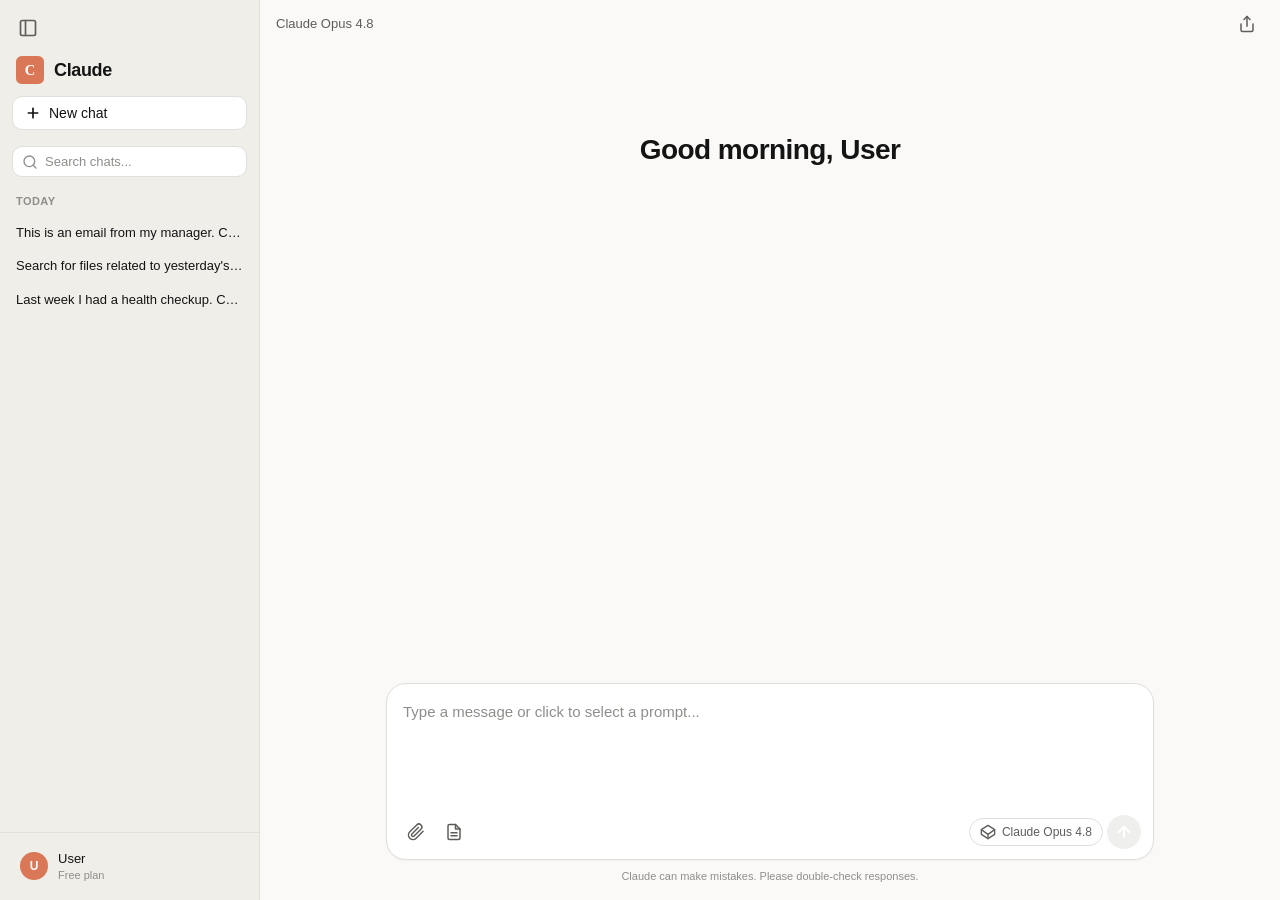
==== control/index.html @ 9f3ea4f7 "Add files via upload" ====
<!DOCTYPE html>
<html lang="en">
<head>
  <meta charset="UTF-8">
  <meta name="viewport" content="width=device-width, initial-scale=1.0">
  <title>Claude</title>
  <link rel="stylesheet" href="css/style.css">
  <link rel="icon" href="data:image/svg+xml,<svg xmlns='http://www.w3.org/2000/svg' viewBox='0 0 100 100'><rect width='100' height='100' rx='20' fill='%23d97757'/><text x='50' y='68' text-anchor='middle' fill='white' font-size='52' font-family='serif'>C</text></svg>">
</head>
<body>
  <div class="app" id="app">
    <!-- ===== Sidebar ===== -->
    <aside class="sidebar" id="sidebar">
      <div class="sidebar-header">
        <button class="sidebar-toggle" id="sidebarToggle" aria-label="Toggle sidebar">
          <svg width="20" height="20" viewBox="0 0 24 24" fill="none" stroke="currentColor" stroke-width="2" stroke-linecap="round" stroke-linejoin="round">
            <rect x="3" y="3" width="18" height="18" rx="2" ry="2"/>
            <line x1="9" y1="3" x2="9" y2="21"/>
          </svg>
        </button>
        <div class="logo">
          <svg class="logo-icon" width="28" height="28" viewBox="0 0 100 100" fill="none">
            <rect width="100" height="100" rx="20" fill="#d97757"/>
            <text x="50" y="68" text-anchor="middle" fill="white" font-size="52" font-family="serif" font-weight="600">C</text>
          </svg>
          <span class="logo-text">Claude</span>
        </div>
        <button class="new-chat-btn" id="newChatBtn">
          <svg width="16" height="16" viewBox="0 0 24 24" fill="none" stroke="currentColor" stroke-width="2.5" stroke-linecap="round">
            <line x1="12" y1="5" x2="12" y2="19"/>
            <line x1="5" y1="12" x2="19" y2="12"/>
          </svg>
          <span>New chat</span>
        </button>
      </div>

      <div class="sidebar-search" id="sidebarSearch">
        <svg class="search-icon" width="16" height="16" viewBox="0 0 24 24" fill="none" stroke="currentColor" stroke-width="2" stroke-linecap="round" stroke-linejoin="round">
          <circle cx="11" cy="11" r="8"/>
          <line x1="21" y1="21" x2="16.65" y2="16.65"/>
        </svg>
        <input type="text" placeholder="Search chats..." readonly>
      </div>

      <div class="sidebar-history" id="sidebarHistory">
        <div class="history-section">
          <div class="history-label">Today</div>
          <div id="todayHistoryItems"></div>
        </div>
      </div>

      <div class="sidebar-footer">
        <div class="user-profile" id="userProfile">
          <div class="user-avatar">U</div>
          <div class="user-info">
            <span class="user-name">User</span>
            <span class="user-plan">Free plan</span>
          </div>
        </div>
      </div>
    </aside>

    <!-- ===== Main Content ===== -->
    <main class="main">
      <!-- Top bar -->
      <div class="top-bar" id="topBar">
        <button class="mobile-sidebar-toggle" id="mobileSidebarToggle" aria-label="Open sidebar">
          <svg width="20" height="20" viewBox="0 0 24 24" fill="none" stroke="currentColor" stroke-width="2" stroke-linecap="round" stroke-linejoin="round">
            <rect x="3" y="3" width="18" height="18" rx="2" ry="2"/>
            <line x1="9" y1="3" x2="9" y2="21"/>
          </svg>
        </button>
        <div class="top-bar-model">
          <span class="model-badge">Claude Opus 4.8</span>
        </div>
        <div class="top-bar-actions">
          <button class="top-bar-btn" id="shareBtn" aria-label="Share">
            <svg width="18" height="18" viewBox="0 0 24 24" fill="none" stroke="currentColor" stroke-width="2" stroke-linecap="round" stroke-linejoin="round">
              <path d="M4 12v8a2 2 0 0 0 2 2h12a2 2 0 0 0 2-2v-8"/>
              <polyline points="16 6 12 2 8 6"/>
              <line x1="12" y1="2" x2="12" y2="15"/>
            </svg>
          </button>
        </div>
      </div>

      <!-- Chat messages area -->
      <div class="chat-messages" id="chatMessages">
        <!-- Greeting (empty state) -->
        <div class="greeting" id="greeting">
          <h1 class="greeting-title" id="greetingTitle">Good afternoon, User</h1>
        </div>

      </div>

      <!-- Input area -->
      <div class="input-area" id="inputArea">
        <!-- Prompt selector (appears when input is clicked) -->
        <div class="prompt-selector" id="promptSelector">
          <div class="prompt-selector-header">
            <svg width="16" height="16" viewBox="0 0 24 24" fill="none" stroke="currentColor" stroke-width="2" stroke-linecap="round" stroke-linejoin="round">
              <polyline points="4 17 10 11 4 5"/>
              <line x1="12" y1="19" x2="20" y2="19"/>
            </svg>
            <span>Select a prompt to begin</span>
          </div>
          <div class="prompt-cards">
            <div class="prompt-card" data-prompt="A">
              <div class="prompt-card-badge">Prompt A</div>
              <p class="prompt-card-text">This is an email from my professor. Check my calendar for availability to meet with him, and create an event if possible...</p>
            </div>
            <div class="prompt-card" data-prompt="B">
              <div class="prompt-card-badge">Prompt B</div>
              <p class="prompt-card-text">Search for files related to yesterday\'s medical records in my medical folder, then read them and tell me about my condition and how to take the medication.</p>
            </div>
            <div class="prompt-card" data-prompt="C">
              <div class="prompt-card-badge">Prompt C</div>
              <p class="prompt-card-text">Last week I had a health checkup. Can you look at my calendar to find the exact date and details of that appointment, then search my medical folder for any files saved around that time and read them to tell me what the diagnosis was and what medications I need to take.</p>
            </div>
          </div>
        </div>

        <!-- MCP category selector (appears after prompt selection) -->
        <div class="mcp-selector" id="mcpSelector">
          <div class="mcp-selector-header">
            <svg width="16" height="16" viewBox="0 0 24 24" fill="none" stroke="currentColor" stroke-width="2" stroke-linecap="round" stroke-linejoin="round">
              <rect x="2" y="3" width="20" height="14" rx="2" ry="2"/>
              <line x1="8" y1="21" x2="16" y2="21"/>
              <line x1="12" y1="17" x2="12" y2="21"/>
            </svg>
            <span>Choose MCP category</span>
          </div>
          <div class="mcp-options">
            <button class="mcp-option" data-mcp="anthropic">
              <div class="mcp-option-icon">
                <svg width="20" height="20" viewBox="0 0 100 100" fill="none">
                  <rect width="100" height="100" rx="20" fill="#d97757"/>
                  <text x="50" y="68" text-anchor="middle" fill="white" font-size="50" font-family="serif">A</text>
                </svg>
              </div>
              <div class="mcp-option-content">
                <span class="mcp-option-title">Anthropic owned</span>
                <span class="mcp-option-desc">Official MCP tools by Anthropic</span>
              </div>
              <div class="mcp-option-check">
                <svg width="20" height="20" viewBox="0 0 24 24" fill="none" stroke="currentColor" stroke-width="2.5" stroke-linecap="round" stroke-linejoin="round">
                  <polyline points="20 6 9 17 4 12"/>
                </svg>
              </div>
            </button>
            <button class="mcp-option" data-mcp="third-party">
              <div class="mcp-option-icon mcp-third-party-icon">
                <svg width="20" height="20" viewBox="0 0 24 24" fill="none" stroke="currentColor" stroke-width="2" stroke-linecap="round" stroke-linejoin="round">
                  <circle cx="12" cy="12" r="3"/>
                  <path d="M19.4 15a1.65 1.65 0 0 0 .33 1.82l.06.06a2 2 0 0 1-2.83 2.83l-.06-.06a1.65 1.65 0 0 0-1.82-.33 1.65 1.65 0 0 0-1 1.51V21a2 2 0 0 1-4 0v-.09A1.65 1.65 0 0 0 9 19.4a1.65 1.65 0 0 0-1.82.33l-.06.06a2 2 0 0 1-2.83-2.83l.06-.06A1.65 1.65 0 0 0 4.68 15a1.65 1.65 0 0 0-1.51-1H3a2 2 0 0 1 0-4h.09A1.65 1.65 0 0 0 4.6 9a1.65 1.65 0 0 0-.33-1.82l-.06-.06a2 2 0 0 1 2.83-2.83l.06.06A1.65 1.65 0 0 0 9 4.68a1.65 1.65 0 0 0 1-1.51V3a2 2 0 0 1 4 0v.09a1.65 1.65 0 0 0 1 1.51 1.65 1.65 0 0 0 1.82-.33l.06-.06a2 2 0 0 1 2.83 2.83l-.06.06A1.65 1.65 0 0 0 19.4 9a1.65 1.65 0 0 0 1.51 1H21a2 2 0 0 1 0 4h-.09a1.65 1.65 0 0 0-1.51 1z"/>
                </svg>
              </div>
              <div class="mcp-option-content">
                <span class="mcp-option-title">Third party</span>
                <span class="mcp-option-desc">Community & external MCP tools</span>
              </div>
              <div class="mcp-option-check">
                <svg width="20" height="20" viewBox="0 0 24 24" fill="none" stroke="currentColor" stroke-width="2.5" stroke-linecap="round" stroke-linejoin="round">
                  <polyline points="20 6 9 17 4 12"/>
                </svg>
              </div>
            </button>
          </div>
        </div>

        <!-- Input container -->
        <div class="input-container" id="inputContainer">
          <div class="input-box">
            <div class="input-top">
              <!-- Textarea (read-only, triggers prompt selector) -->
              <textarea
                id="chatInput"
                class="chat-input"
                placeholder="Type a message or click to select a prompt..."
                rows="4"
                readonly
              ></textarea>
            </div>
            <div class="input-bottom">
              <div class="input-bottom-left">
                <!-- Attach button (visual only) -->
                <button class="input-action-btn" id="attachBtn" aria-label="Attach files">
                  <svg width="18" height="18" viewBox="0 0 24 24" fill="none" stroke="currentColor" stroke-width="2" stroke-linecap="round" stroke-linejoin="round">
                    <path d="M21.44 11.05l-9.19 9.19a6 6 0 0 1-8.49-8.49l9.19-9.19a4 4 0 0 1 5.66 5.66l-9.2 9.19a2 2 0 0 1-2.83-2.83l8.49-8.48"/>
                  </svg>
                </button>
                <!-- Context button (visual only) -->
                <button class="input-action-btn" id="contextBtn" aria-label="Add context">
                  <svg width="18" height="18" viewBox="0 0 24 24" fill="none" stroke="currentColor" stroke-width="2" stroke-linecap="round" stroke-linejoin="round">
                    <path d="M14 2H6a2 2 0 0 0-2 2v16a2 2 0 0 0 2 2h12a2 2 0 0 0 2-2V8z"/>
                    <polyline points="14 2 14 8 20 8"/>
                    <line x1="16" y1="13" x2="8" y2="13"/>
                    <line x1="16" y1="17" x2="8" y2="17"/>
                  </svg>
                </button>
              </div>
              <div class="input-bottom-right">
                <!-- Model selector (visual only) -->
                <button class="model-selector-btn" id="modelSelectorBtn">
                  <svg width="16" height="16" viewBox="0 0 24 24" fill="none" stroke="currentColor" stroke-width="2" stroke-linecap="round" stroke-linejoin="round">
                    <polygon points="12 2 22 8.5 22 15.5 12 22 2 15.5 2 8.5 12 2"/>
                    <line x1="12" y1="22" x2="12" y2="15.5"/>
                    <polyline points="22 8.5 12 15.5 2 8.5"/>
                  </svg>
                  <span>Claude Opus 4.8</span>
                </button>
                <!-- Send button -->
                <button class="send-btn" id="sendBtn" disabled aria-label="Send message">
                  <svg width="18" height="18" viewBox="0 0 24 24" fill="none" stroke="currentColor" stroke-width="2.5" stroke-linecap="round" stroke-linejoin="round">
                    <line x1="12" y1="19" x2="12" y2="5"/>
                    <polyline points="5 12 12 5 19 12"/>
                  </svg>
                </button>
              </div>
            </div>
          </div>
          <p class="input-disclaimer">Claude can make mistakes. Please double-check responses.</p>
        </div>
      </div>

      <!-- Overlay for prompt selector (closes when clicking outside) -->
      <div class="overlay" id="overlay"></div>
    </main>
  </div>

  <script src="js/main.js"></script>
</body>
</html>
---- control/css/style.css ----
/* ============================================
   Claude Web Interface — Styles
   ============================================ */

/* --- CSS Variables --- */
:root {
  --bg-primary: #faf9f7;
  --bg-sidebar: #f0eee8;
  --bg-sidebar-hover: #e6e3dc;
  --bg-sidebar-active: #e0ddd5;
  --bg-input: #ffffff;
  --bg-card: #ffffff;
  --bg-card-hover: #f7f5f2;
  --bg-overlay: rgba(0, 0, 0, 0.3);
  --bg-badge: #f5f3ef;
  --bg-mcp-selected: #fef8f5;

  --border-light: #e0dfdc;
  --border-medium: #d1cfca;
  --border-accent: #d97757;

  --text-primary: #141414;
  --text-secondary: #5e5d5a;
  --text-tertiary: #8f8e8a;
  --text-inverse: #ffffff;

  --accent: #d97757;
  --accent-hover: #c45a3d;
  --accent-light: #fef5f2;
  --accent-subtle: #fdf0eb;

  --green: #2d7d46;
  --green-bg: #edf7ef;
  --red: #d32f2f;
  --red-bg: #fef0f0;

  --sidebar-width: 260px;
  --sidebar-collapsed-width: 0px;
  --input-max-width: 768px;
  --topbar-height: 48px;

  --radius-sm: 6px;
  --radius-md: 10px;
  --radius-lg: 16px;
  --radius-xl: 20px;
  --radius-full: 9999px;

  --shadow-sm: 0 1px 2px rgba(0, 0, 0, 0.04);
  --shadow-md: 0 2px 8px rgba(0, 0, 0, 0.08);
  --shadow-lg: 0 4px 16px rgba(0, 0, 0, 0.12);
  --shadow-xl: 0 8px 32px rgba(0, 0, 0, 0.16);

  --transition-fast: 0.15s ease;
  --transition-normal: 0.25s ease;
  --transition-slow: 0.35s cubic-bezier(0.4, 0, 0.2, 1);

  --font-sans: -apple-system, BlinkMacSystemFont, "Segoe UI", Roboto, "Helvetica Neue", Arial, sans-serif;
}

/* --- Reset --- */
*, *::before, *::after {
  margin: 0;
  padding: 0;
  box-sizing: border-box;
}

html, body {
  height: 100%;
  overflow: hidden;
}

body {
  font-family: var(--font-sans);
  font-size: 15px;
  line-height: 1.5;
  color: var(--text-primary);
  background: var(--bg-primary);
  -webkit-font-smoothing: antialiased;
  -moz-osx-font-smoothing: grayscale;
}

button {
  font-family: inherit;
  font-size: inherit;
  border: none;
  background: none;
  cursor: pointer;
  color: inherit;
}

input, textarea {
  font-family: inherit;
  font-size: inherit;
  color: inherit;
  border: none;
  outline: none;
  background: none;
}

/* --- App Layout --- */
.app {
  display: flex;
  height: 100vh;
  width: 100vw;
  overflow: hidden;
}

/* --- Sidebar --- */
.sidebar {
  width: var(--sidebar-width);
  min-width: var(--sidebar-width);
  height: 100%;
  background: var(--bg-sidebar);
  border-right: 1px solid var(--border-light);
  display: flex;
  flex-direction: column;
  transition: width var(--transition-slow), min-width var(--transition-slow);
  overflow: hidden;
  z-index: 100;
}

.sidebar.collapsed {
  width: 0;
  min-width: 0;
  border-right: none;
}

.sidebar-header {
  padding: 12px 12px 8px;
  display: flex;
  flex-direction: column;
  gap: 8px;
}

.sidebar-toggle {
  display: flex;
  align-items: center;
  justify-content: center;
  width: 32px;
  height: 32px;
  border-radius: var(--radius-sm);
  color: var(--text-secondary);
  transition: background var(--transition-fast), color var(--transition-fast);
}

.sidebar-toggle:hover {
  background: var(--bg-sidebar-hover);
  color: var(--text-primary);
}

.logo {
  display: flex;
  align-items: center;
  gap: 10px;
  padding: 4px 4px;
}

.logo-icon {
  flex-shrink: 0;
}

.logo-text {
  font-size: 18px;
  font-weight: 600;
  color: var(--text-primary);
  letter-spacing: -0.02em;
}

.new-chat-btn {
  display: flex;
  align-items: center;
  gap: 8px;
  width: 100%;
  padding: 8px 12px;
  border-radius: var(--radius-md);
  font-size: 14px;
  font-weight: 500;
  color: var(--text-primary);
  background: var(--bg-card);
  border: 1px solid var(--border-light);
  transition: background var(--transition-fast), border-color var(--transition-fast), box-shadow var(--transition-fast);
}

.new-chat-btn:hover {
  background: var(--bg-card-hover);
  border-color: var(--border-medium);
  box-shadow: var(--shadow-sm);
}

/* --- Sidebar Search --- */
.sidebar-search {
  padding: 8px 12px;
  position: relative;
}

.search-icon {
  position: absolute;
  left: 22px;
  top: 50%;
  transform: translateY(-50%);
  color: var(--text-tertiary);
  pointer-events: none;
}

.sidebar-search input {
  width: 100%;
  padding: 7px 12px 7px 32px;
  border-radius: var(--radius-md);
  background: var(--bg-card);
  border: 1px solid var(--border-light);
  font-size: 13px;
  color: var(--text-primary);
  cursor: pointer;
  transition: border-color var(--transition-fast), box-shadow var(--transition-fast);
}

.sidebar-search input::placeholder {
  color: var(--text-tertiary);
}

.sidebar-search input:focus {
  border-color: var(--border-medium);
  box-shadow: 0 0 0 2px rgba(0, 0, 0, 0.04);
}

/* --- Sidebar History --- */
.sidebar-history {
  flex: 1;
  overflow-y: auto;
  padding: 4px 8px;
  scroll-behavior: smooth;
}

.sidebar-history::-webkit-scrollbar {
  width: 4px;
}

.sidebar-history::-webkit-scrollbar-track {
  background: transparent;
}

.sidebar-history::-webkit-scrollbar-thumb {
  background: var(--border-medium);
  border-radius: 4px;
}

.sidebar-history::-webkit-scrollbar-thumb:hover {
  background: var(--text-tertiary);
}

.history-section {
  margin-bottom: 16px;
}

.history-label {
  font-size: 11px;
  font-weight: 600;
  color: var(--text-tertiary);
  text-transform: uppercase;
  letter-spacing: 0.04em;
  padding: 4px 8px;
  margin-bottom: 2px;
}

.history-item {
  display: flex;
  align-items: center;
  padding: 7px 8px;
  border-radius: var(--radius-md);
  cursor: pointer;
  transition: background var(--transition-fast);
  font-size: 13px;
  color: var(--text-primary);
  white-space: nowrap;
  overflow: hidden;
  text-overflow: ellipsis;
}

.history-item:hover {
  background: var(--bg-sidebar-hover);
}

.history-item.active {
  background: var(--bg-sidebar-active);
  font-weight: 500;
}

.history-title {
  overflow: hidden;
  text-overflow: ellipsis;
  white-space: nowrap;
}

/* --- Sidebar Footer --- */
.sidebar-footer {
  padding: 12px;
  border-top: 1px solid var(--border-light);
}

.user-profile {
  display: flex;
  align-items: center;
  gap: 10px;
  padding: 6px 8px;
  border-radius: var(--radius-md);
  cursor: pointer;
  transition: background var(--transition-fast);
}

.user-profile:hover {
  background: var(--bg-sidebar-hover);
}

.user-avatar {
  width: 28px;
  height: 28px;
  border-radius: var(--radius-full);
  background: var(--accent);
  color: var(--text-inverse);
  display: flex;
  align-items: center;
  justify-content: center;
  font-size: 12px;
  font-weight: 600;
  flex-shrink: 0;
}

.user-info {
  display: flex;
  flex-direction: column;
  line-height: 1.3;
}

.user-name {
  font-size: 13px;
  font-weight: 500;
  color: var(--text-primary);
}

.user-plan {
  font-size: 11px;
  color: var(--text-tertiary);
}

/* --- Main --- */
.main {
  flex: 1;
  display: flex;
  flex-direction: column;
  height: 100%;
  min-width: 0;
  position: relative;
  background: var(--bg-primary);
}

/* --- Top Bar --- */
.top-bar {
  height: var(--topbar-height);
  display: flex;
  align-items: center;
  justify-content: space-between;
  padding: 0 16px;
  flex-shrink: 0;
  border-bottom: 1px solid transparent;
}

.mobile-sidebar-toggle {
  display: none;
  align-items: center;
  justify-content: center;
  width: 34px;
  height: 34px;
  border-radius: var(--radius-sm);
  color: var(--text-secondary);
}

.mobile-sidebar-toggle:hover {
  background: var(--bg-sidebar-hover);
}

.top-bar-model {
  display: flex;
  align-items: center;
}

.model-badge {
  font-size: 13px;
  font-weight: 500;
  color: var(--text-secondary);
  display: flex;
  align-items: center;
  gap: 4px;
}

.top-bar-actions {
  display: flex;
  align-items: center;
  gap: 4px;
}

.top-bar-btn {
  display: flex;
  align-items: center;
  justify-content: center;
  width: 34px;
  height: 34px;
  border-radius: var(--radius-sm);
  color: var(--text-secondary);
  transition: background var(--transition-fast), color var(--transition-fast);
}

.top-bar-btn:hover {
  background: var(--bg-sidebar-hover);
  color: var(--text-primary);
}

/* --- Chat Messages --- */
.chat-messages {
  flex: 1;
  overflow-y: auto;
  display: flex;
  flex-direction: column;
  align-items: center;
  padding: 24px 16px;
  scroll-behavior: smooth;
}

.chat-messages::-webkit-scrollbar {
  width: 4px;
}

.chat-messages::-webkit-scrollbar-track {
  background: transparent;
}

.chat-messages::-webkit-scrollbar-thumb {
  background: var(--border-medium);
  border-radius: 4px;
}

/* --- Greeting --- */
.greeting {
  display: flex;
  flex-direction: column;
  align-items: center;
  justify-content: center;
  padding: 60px 20px 40px;
  text-align: center;
  transition: opacity var(--transition-normal);
}

.greeting.faded {
  opacity: 0.4;
}

.greeting-title {
  font-size: 28px;
  font-weight: 600;
  color: var(--text-primary);
  letter-spacing: -0.02em;
  line-height: 1.3;
}

/* --- Scenario Tracker --- */
.scenario-tracker {
  width: 100%;
  max-width: var(--input-max-width);
  margin: 0 auto 24px;
  padding: 16px 20px;
  background: var(--bg-card);
  border: 1px solid var(--border-light);
  border-radius: var(--radius-lg);
  box-shadow: var(--shadow-sm);
}

.scenario-tracker-header {
  display: flex;
  align-items: center;
  gap: 8px;
  font-size: 13px;
  font-weight: 600;
  color: var(--text-secondary);
  margin-bottom: 12px;
}

.scenario-grid {
  display: grid;
  grid-template-columns: repeat(3, 1fr);
  gap: 8px;
}

.scenario-item {
  display: flex;
  align-items: center;
  gap: 6px;
  padding: 8px 10px;
  border-radius: var(--radius-sm);
  font-size: 12px;
  font-weight: 500;
  color: var(--text-tertiary);
  background: var(--bg-badge);
  transition: all var(--transition-fast);
}

.scenario-item.completed {
  color: var(--green);
  background: var(--green-bg);
}

.scenario-item svg {
  flex-shrink: 0;
}

/* --- Input Area --- */
.input-area {
  flex-shrink: 0;
  padding: 0 16px 16px;
  display: flex;
  flex-direction: column;
  align-items: center;
  position: relative;
}

/* --- Overlay --- */
.overlay {
  display: none;
  position: fixed;
  inset: 0;
  background: var(--bg-overlay);
  z-index: 50;
  animation: fadeIn var(--transition-normal);
}

.overlay.visible {
  display: block;
}

@keyframes fadeIn {
  from { opacity: 0; }
  to { opacity: 1; }
}

/* --- Prompt Selector --- */
.prompt-selector {
  display: none;
  width: 100%;
  max-width: var(--input-max-width);
  margin-bottom: 12px;
  background: var(--bg-card);
  border: 1px solid var(--border-light);
  border-radius: var(--radius-lg);
  box-shadow: var(--shadow-lg);
  padding: 16px;
  z-index: 60;
  animation: slideUp var(--transition-normal);
}

.prompt-selector.visible {
  display: block;
}

@keyframes slideUp {
  from {
    opacity: 0;
    transform: translateY(8px);
  }
  to {
    opacity: 1;
    transform: translateY(0);
  }
}

.prompt-selector-header {
  display: flex;
  align-items: center;
  gap: 8px;
  font-size: 13px;
  font-weight: 500;
  color: var(--text-secondary);
  margin-bottom: 12px;
  padding-bottom: 8px;
  border-bottom: 1px solid var(--border-light);
}

.prompt-cards {
  display: flex;
  flex-direction: column;
  gap: 6px;
}

.prompt-card {
  display: flex;
  align-items: flex-start;
  gap: 12px;
  padding: 12px 14px;
  border-radius: var(--radius-md);
  cursor: pointer;
  border: 1px solid transparent;
  transition: all var(--transition-fast);
}

.prompt-card:hover {
  background: var(--bg-card-hover);
  border-color: var(--border-light);
}

.prompt-card.selected {
  background: var(--accent-light);
  border-color: var(--accent);
}

.prompt-card-badge {
  flex-shrink: 0;
  padding: 2px 8px;
  border-radius: var(--radius-full);
  font-size: 11px;
  font-weight: 600;
  color: var(--accent);
  background: var(--accent-subtle);
  white-space: nowrap;
}

.prompt-card.selected .prompt-card-badge {
  background: var(--accent);
  color: var(--text-inverse);
}

.prompt-card-text {
  font-size: 14px;
  color: var(--text-primary);
  line-height: 1.5;
  margin: 0;
}

/* --- MCP Selector --- */
.mcp-selector {
  display: none;
  width: 100%;
  max-width: var(--input-max-width);
  margin-bottom: 12px;
  background: var(--bg-card);
  border: 1px solid var(--border-light);
  border-radius: var(--radius-lg);
  box-shadow: var(--shadow-lg);
  padding: 16px;
  z-index: 60;
  animation: slideUp var(--transition-normal);
}

.mcp-selector.visible {
  display: block;
}

.mcp-selector-header {
  display: flex;
  align-items: center;
  gap: 8px;
  font-size: 13px;
  font-weight: 500;
  color: var(--text-secondary);
  margin-bottom: 12px;
  padding-bottom: 8px;
  border-bottom: 1px solid var(--border-light);
}

.mcp-options {
  display: flex;
  flex-direction: column;
  gap: 8px;
}

.mcp-option {
  display: flex;
  align-items: center;
  gap: 12px;
  width: 100%;
  padding: 12px 14px;
  border-radius: var(--radius-md);
  text-align: left;
  border: 1px solid var(--border-light);
  background: var(--bg-card);
  transition: all var(--transition-fast);
}

.mcp-option:hover {
  background: var(--bg-card-hover);
  border-color: var(--border-medium);
}

.mcp-option.selected {
  background: var(--bg-mcp-selected);
  border-color: var(--accent);
}

.mcp-option-icon {
  width: 36px;
  height: 36px;
  border-radius: var(--radius-sm);
  display: flex;
  align-items: center;
  justify-content: center;
  flex-shrink: 0;
}

.mcp-third-party-icon {
  background: var(--bg-badge);
  color: var(--text-secondary);
  border: 1px solid var(--border-light);
}

.mcp-option-content {
  flex: 1;
  display: flex;
  flex-direction: column;
  gap: 2px;
}

.mcp-option-title {
  font-size: 14px;
  font-weight: 500;
  color: var(--text-primary);
}

.mcp-option-desc {
  font-size: 12px;
  color: var(--text-tertiary);
}

.mcp-option-check {
  display: none;
  color: var(--accent);
}

.mcp-option.selected .mcp-option-check {
  display: flex;
}

/* --- Input Container --- */
.input-container {
  width: 100%;
  max-width: var(--input-max-width);
  z-index: 55;
}

.input-box {
  background: var(--bg-input);
  border: 1px solid var(--border-light);
  border-radius: var(--radius-xl);
  box-shadow: var(--shadow-sm);
  transition: border-color var(--transition-fast), box-shadow var(--transition-fast);
  overflow: hidden;
}

.input-box:focus-within {
  border-color: var(--border-medium);
  box-shadow: var(--shadow-md);
}

.input-box.has-selection {
  border-color: var(--accent);
  box-shadow: 0 0 0 1px var(--accent), var(--shadow-sm);
}

.input-top {
  padding: 12px 16px 4px;
}

/* --- Selected Prompt Display --- */
.selected-prompt-display {
  display: none;
  align-items: flex-start;
  gap: 8px;
  padding: 6px 10px;
  margin-bottom: 6px;
  background: var(--accent-subtle);
  border-radius: var(--radius-sm);
  font-size: 13px;
}

.selected-prompt-display.visible {
  display: flex;
}

.selected-prompt-label {
  font-weight: 600;
  color: var(--accent);
  white-space: nowrap;
}

.selected-prompt-text {
  flex: 1;
  color: var(--text-primary);
  line-height: 1.4;
}

.selected-prompt-remove {
  flex-shrink: 0;
  width: 20px;
  height: 20px;
  border-radius: var(--radius-full);
  display: flex;
  align-items: center;
  justify-content: center;
  color: var(--accent);
  transition: background var(--transition-fast);
}

.selected-prompt-remove:hover {
  background: rgba(0, 0, 0, 0.08);
}

/* --- Selected MCP Display --- */
.selected-mcp-display {
  display: none;
  align-items: center;
  gap: 6px;
  padding: 4px 10px;
  margin-bottom: 6px;
  background: var(--bg-badge);
  border-radius: var(--radius-sm);
  font-size: 12px;
  font-weight: 500;
  color: var(--text-secondary);
}

.selected-mcp-display.visible {
  display: flex;
}

.selected-mcp-remove {
  width: 18px;
  height: 18px;
  border-radius: var(--radius-full);
  display: flex;
  align-items: center;
  justify-content: center;
  color: var(--text-tertiary);
  transition: background var(--transition-fast), color var(--transition-fast);
}

.selected-mcp-remove:hover {
  background: rgba(0, 0, 0, 0.06);
  color: var(--text-primary);
}

/* --- Chat Input --- */
.chat-input {
  width: 100%;
  resize: none;
  min-height: 72px;
  max-height: 200px;
  padding: 4px 0;
  font-size: 15px;
  line-height: 1.6;
  color: var(--text-primary);
  caret-color: var(--accent);
  cursor: pointer;
}

.chat-input::placeholder {
  color: var(--text-tertiary);
}

.chat-input.has-prompt {
  color: var(--text-primary);
}

/* --- Input Bottom --- */
.input-bottom {
  display: flex;
  align-items: center;
  justify-content: space-between;
  padding: 4px 12px 10px;
}

.input-bottom-left,
.input-bottom-right {
  display: flex;
  align-items: center;
  gap: 4px;
}

.input-action-btn {
  display: flex;
  align-items: center;
  justify-content: center;
  width: 34px;
  height: 34px;
  border-radius: var(--radius-full);
  color: var(--text-secondary);
  transition: background var(--transition-fast), color var(--transition-fast);
}

.input-action-btn:hover {
  background: var(--bg-badge);
  color: var(--text-primary);
}

.model-selector-btn {
  display: flex;
  align-items: center;
  gap: 6px;
  padding: 5px 10px;
  border-radius: var(--radius-full);
  font-size: 12px;
  font-weight: 500;
  color: var(--text-secondary);
  border: 1px solid var(--border-light);
  transition: background var(--transition-fast), border-color var(--transition-fast);
}

.model-selector-btn:hover {
  background: var(--bg-badge);
  border-color: var(--border-medium);
}

.send-btn {
  display: flex;
  align-items: center;
  justify-content: center;
  width: 34px;
  height: 34px;
  border-radius: var(--radius-full);
  background: var(--border-light);
  color: var(--text-inverse);
  transition: all var(--transition-fast);
  opacity: 0.5;
  pointer-events: none;
}

.send-btn:enabled {
  background: var(--accent);
  opacity: 1;
  pointer-events: auto;
  cursor: pointer;
}

.send-btn:enabled:hover {
  background: var(--accent-hover);
  transform: scale(1.05);
}

.input-disclaimer {
  text-align: center;
  font-size: 11px;
  color: var(--text-tertiary);
  margin-top: 8px;
  user-select: none;
}

/* --- Notifications --- */
.notification {
  position: fixed;
  bottom: 24px;
  left: 50%;
  transform: translateX(-50%) translateY(100px);
  background: var(--text-primary);
  color: var(--text-inverse);
  padding: 10px 20px;
  border-radius: var(--radius-full);
  font-size: 13px;
  font-weight: 500;
  box-shadow: var(--shadow-lg);
  z-index: 1000;
  transition: transform var(--transition-slow);
  pointer-events: none;
}

.notification.show {
  transform: translateX(-50%) translateY(0);
}

/* --- Responsive --- */
@media (max-width: 768px) {
  .sidebar {
    position: fixed;
    left: 0;
    top: 0;
    height: 100%;
    width: 280px;
    min-width: 280px;
    transform: translateX(-100%);
    transition: transform var(--transition-slow);
    box-shadow: var(--shadow-xl);
    z-index: 200;
  }

  .sidebar.mobile-open {
    transform: translateX(0);
    width: 280px;
    min-width: 280px;
  }

  .sidebar.collapsed {
    transform: translateX(-100%);
    width: 280px;
    min-width: 280px;
  }

  .mobile-sidebar-toggle {
    display: flex;
  }

  .greeting-title {
    font-size: 22px;
  }

  .scenario-grid {
    grid-template-columns: repeat(2, 1fr);
  }
}

@media (max-width: 480px) {
  .scenario-grid {
    grid-template-columns: 1fr;
  }

  .prompt-card {
    flex-direction: column;
    gap: 6px;
  }
}
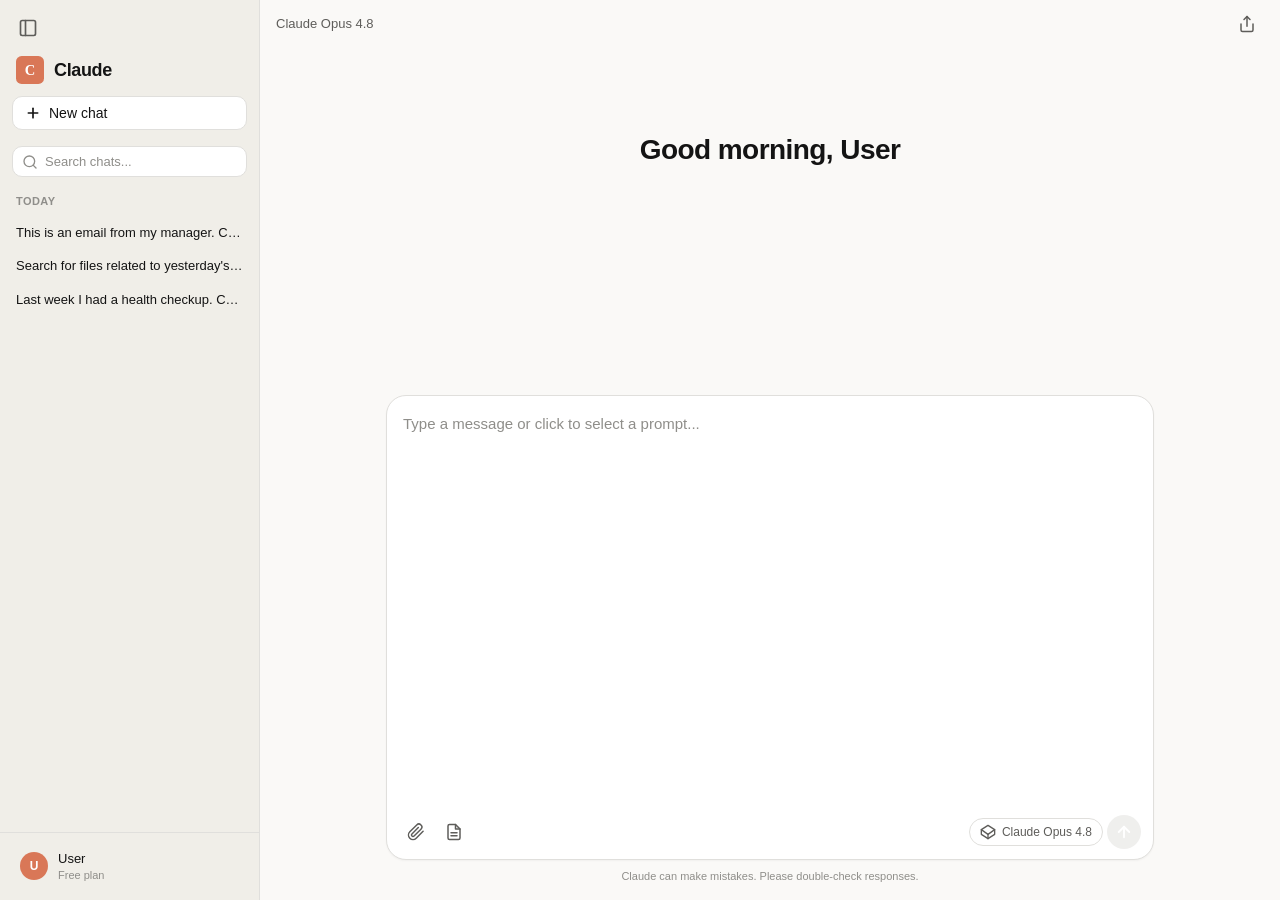
==== commit 69789c62: "Add files via upload" ====
--- a/control/index.html
+++ b/control/index.html
@@ -177,7 +177,7 @@
                 id="chatInput"
                 class="chat-input"
                 placeholder="Type a message or click to select a prompt..."
-                rows="4"
+                rows="16"
                 readonly
               ></textarea>
             </div>
--- a/control/css/style.css
+++ b/control/css/style.css
@@ -847,8 +847,8 @@
 .chat-input {
   width: 100%;
   resize: none;
-  min-height: 72px;
-  max-height: 200px;
+  min-height: 280px;
+  max-height: 400px;
   padding: 4px 0;
   font-size: 15px;
   line-height: 1.6;
